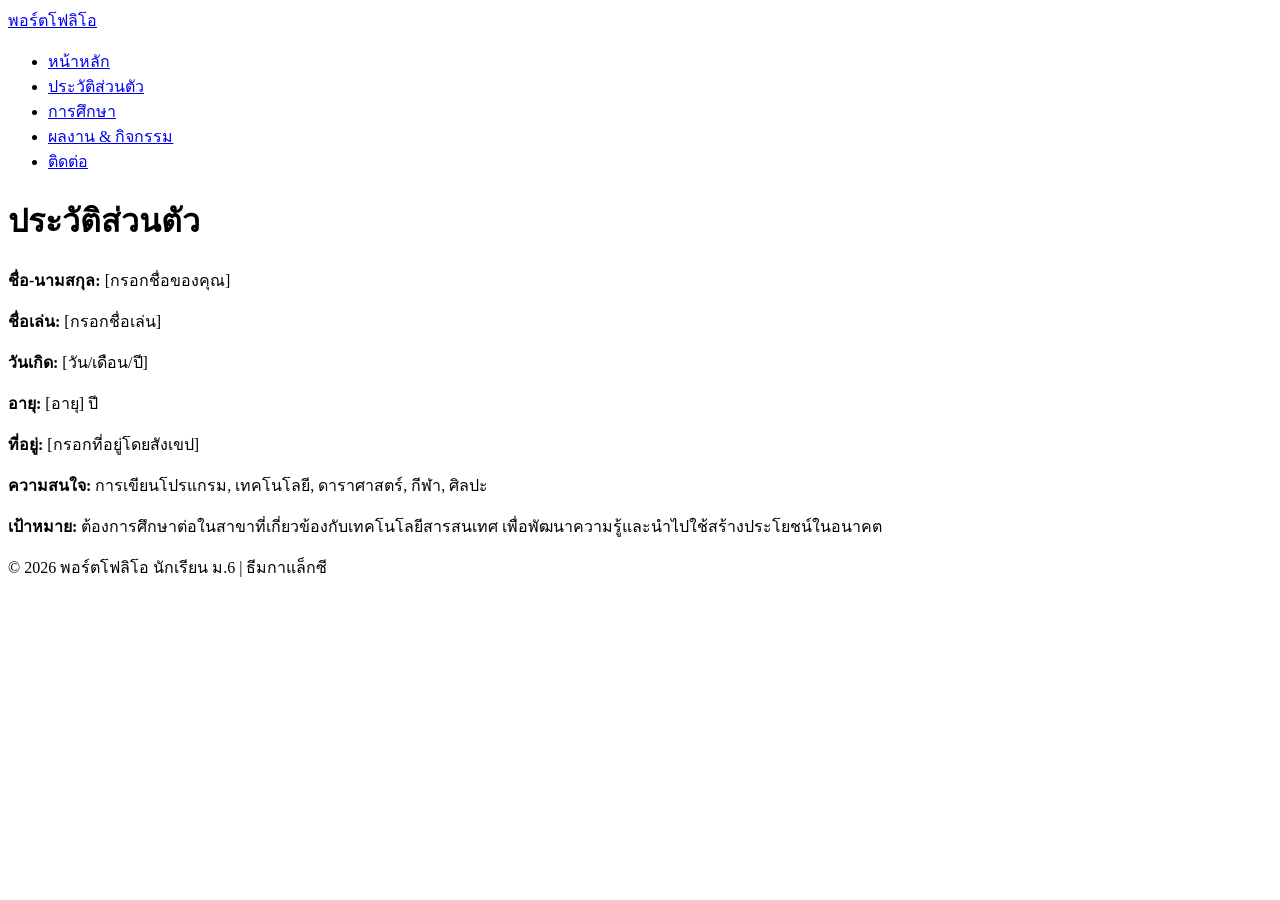
==== about.html @ bf4d1644 "Create about.html" ====
<!DOCTYPE html>
<html lang="th">
<head>
  <meta charset="UTF-8">
  <meta name="viewport" content="width=device-width, initial-scale=1.0">
  <title>ประวัติส่วนตัว</title>
  <link rel="stylesheet" href="style.css">
</head>
<body>
  <nav>
    <a href="index.html" class="logo">พอร์ตโฟลิโอ</a>
    <ul>
      <li><a href="index.html">หน้าหลัก</a></li>
      <li><a href="about.html" class="active">ประวัติส่วนตัว</a></li>
      <li><a href="education.html">การศึกษา</a></li>
      <li><a href="works.html">ผลงาน & กิจกรรม</a></li>
      <li><a href="contact.html">ติดต่อ</a></li>
    </ul>
  </nav>

  <div class="container">
    <h1>ประวัติส่วนตัว</h1>
    <div class="box">
      <p><strong>ชื่อ-นามสกุล:</strong> [กรอกชื่อของคุณ]</p>
      <p><strong>ชื่อเล่น:</strong> [กรอกชื่อเล่น]</p>
      <p><strong>วันเกิด:</strong> [วัน/เดือน/ปี]</p>
      <p><strong>อายุ:</strong> [อายุ] ปี</p>
      <p><strong>ที่อยู่:</strong> [กรอกที่อยู่โดยสังเขป]</p>
      <p><strong>ความสนใจ:</strong> การเขียนโปรแกรม, เทคโนโลยี, ดาราศาสตร์, กีฬา, ศิลปะ</p>
      <p><strong>เป้าหมาย:</strong> ต้องการศึกษาต่อในสาขาที่เกี่ยวข้องกับเทคโนโลยีสารสนเทศ เพื่อพัฒนาความรู้และนำไปใช้สร้างประโยชน์ในอนาคต</p>
    </div>
  </div>

  <footer>
    &copy; 2026 พอร์ตโฟลิโอ นักเรียน ม.6 | ธีมกาแล็กซี
  </footer>
</body>
</html>
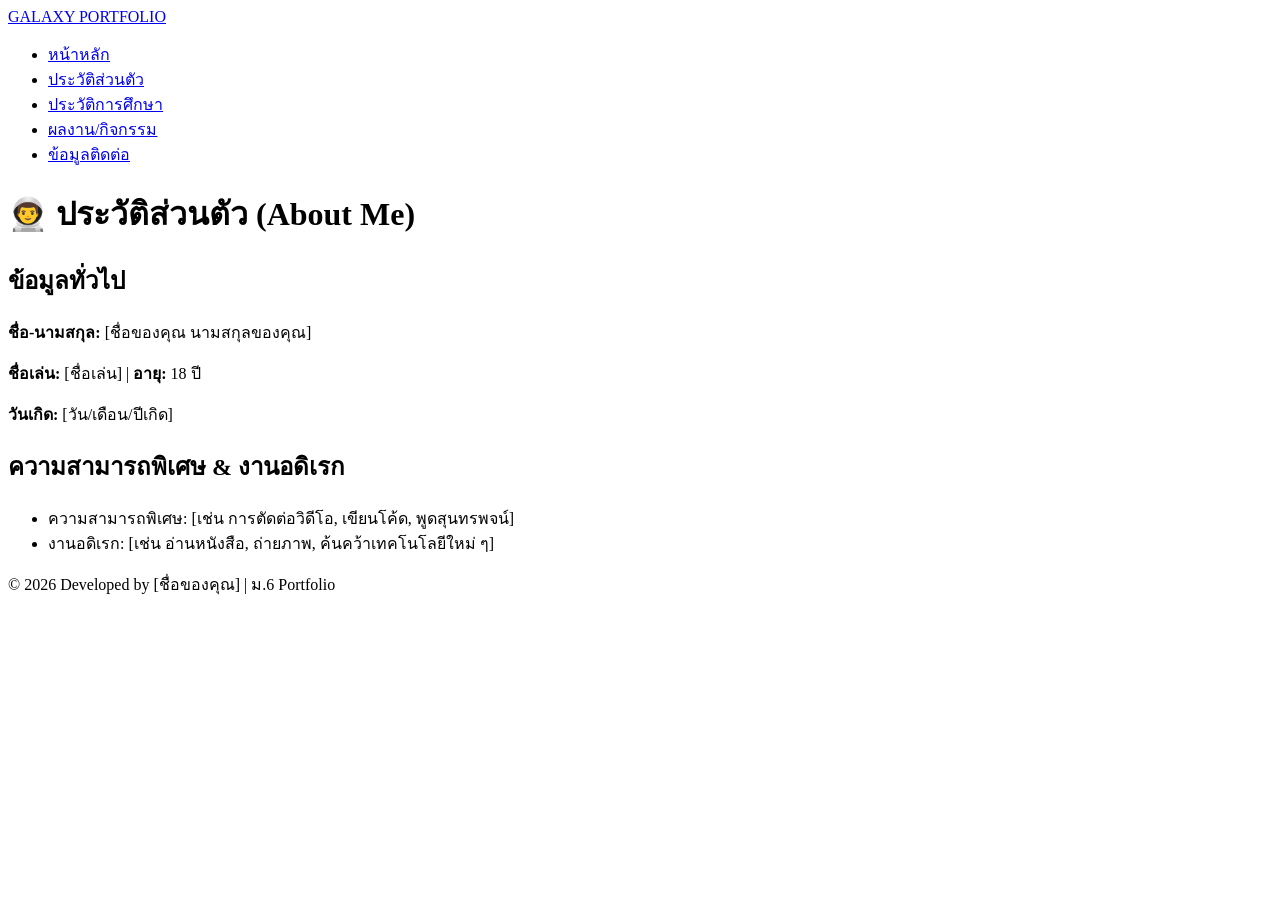
==== commit 71b7ae8c: "Update about.html" ====
--- a/about.html
+++ b/about.html
@@ -3,36 +3,44 @@
 <head>
   <meta charset="UTF-8">
   <meta name="viewport" content="width=device-width, initial-scale=1.0">
-  <title>ประวัติส่วนตัว</title>
+  <title>ประวัติส่วนตัว - My Portfolio</title>
   <link rel="stylesheet" href="style.css">
 </head>
 <body>
+
   <nav>
-    <a href="index.html" class="logo">พอร์ตโฟลิโอ</a>
+    <a href="index.html" class="logo">GALAXY PORTFOLIO</a>
     <ul>
       <li><a href="index.html">หน้าหลัก</a></li>
       <li><a href="about.html" class="active">ประวัติส่วนตัว</a></li>
-      <li><a href="education.html">การศึกษา</a></li>
-      <li><a href="works.html">ผลงาน & กิจกรรม</a></li>
-      <li><a href="contact.html">ติดต่อ</a></li>
+      <li><a href="education.html">ประวัติการศึกษา</a></li>
+      <li><a href="works.html">ผลงาน/กิจกรรม</a></li>
+      <li><a href="contact.html">ข้อมูลติดต่อ</a></li>
     </ul>
   </nav>
 
   <div class="container">
-    <h1>ประวัติส่วนตัว</h1>
+    <h1>👨‍🚀 ประวัติส่วนตัว (About Me)</h1>
+    
     <div class="box">
-      <p><strong>ชื่อ-นามสกุล:</strong> [กรอกชื่อของคุณ]</p>
-      <p><strong>ชื่อเล่น:</strong> [กรอกชื่อเล่น]</p>
-      <p><strong>วันเกิด:</strong> [วัน/เดือน/ปี]</p>
-      <p><strong>อายุ:</strong> [อายุ] ปี</p>
-      <p><strong>ที่อยู่:</strong> [กรอกที่อยู่โดยสังเขป]</p>
-      <p><strong>ความสนใจ:</strong> การเขียนโปรแกรม, เทคโนโลยี, ดาราศาสตร์, กีฬา, ศิลปะ</p>
-      <p><strong>เป้าหมาย:</strong> ต้องการศึกษาต่อในสาขาที่เกี่ยวข้องกับเทคโนโลยีสารสนเทศ เพื่อพัฒนาความรู้และนำไปใช้สร้างประโยชน์ในอนาคต</p>
+      <h2>ข้อมูลทั่วไป</h2>
+      <p><strong>ชื่อ-นามสกุล:</strong> [ชื่อของคุณ นามสกุลของคุณ]</p>
+      <p><strong>ชื่อเล่น:</strong> [ชื่อเล่น] | <strong>อายุ:</strong> 18 ปี</p>
+      <p><strong>วันเกิด:</strong> [วัน/เดือน/ปีเกิด]</p>
+    </div>
+
+    <div class="box">
+      <h2>ความสามารถพิเศษ & งานอดิเรก</h2>
+      <ul>
+        <li>ความสามารถพิเศษ: [เช่น การตัดต่อวิดีโอ, เขียนโค้ด, พูดสุนทรพจน์]</li>
+        <li>งานอดิเรก: [เช่น อ่านหนังสือ, ถ่ายภาพ, ค้นคว้าเทคโนโลยีใหม่ ๆ]</li>
+      </ul>
     </div>
   </div>
 
   <footer>
-    &copy; 2026 พอร์ตโฟลิโอ นักเรียน ม.6 | ธีมกาแล็กซี
+    <p>© 2026 Developed by [ชื่อของคุณ] | ม.6 Portfolio</p>
   </footer>
+
 </body>
 </html>
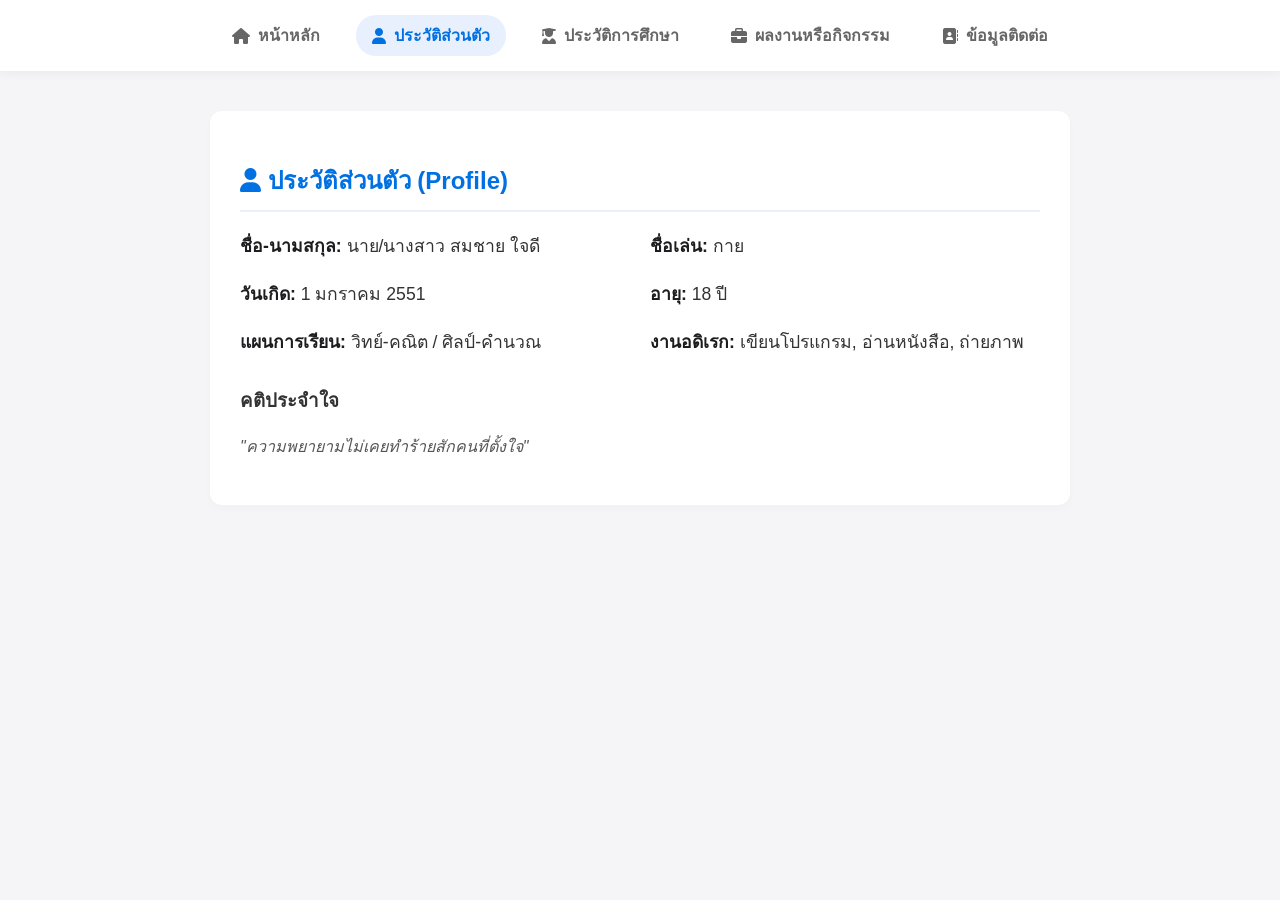
==== commit 9a140147: "Update about.html" ====
--- a/about.html
+++ b/about.html
@@ -1,46 +1,50 @@
 <!DOCTYPE html>
 <html lang="th">
 <head>
-  <meta charset="UTF-8">
-  <meta name="viewport" content="width=device-width, initial-scale=1.0">
-  <title>ประวัติส่วนตัว - My Portfolio</title>
-  <link rel="stylesheet" href="style.css">
+    <meta charset="UTF-8">
+    <meta name="viewport" content="width=device-width, initial-scale=1.0">
+    <title>ประวัติส่วนตัว | My Portfolio</title>
+    <link rel="stylesheet" href="https://cdnjs.cloudflare.com/ajax/libs/font-awesome/6.4.0/css/all.min.css">
+    <style>
+        body { margin: 0; font-family: 'Segoe UI', Tahoma, sans-serif; background-color: #f5f5f7; color: #333; }
+        .navbar { background-color: #ffffff; box-shadow: 0 2px 10px rgba(0,0,0,0.05); padding: 15px 0; }
+        .nav-container { display: flex; justify-content: center; gap: 20px; }
+        .nav-link { text-decoration: none; color: #666; font-size: 16px; font-weight: 600; display: flex; align-items: center; gap: 8px; padding: 8px 16px; border-radius: 20px; transition: all 0.3s; }
+        .nav-link:hover, .nav-link.active { color: #0071e3; background-color: #e8f0fe; }
+        
+        .container { max-width: 800px; margin: 40px auto; padding: 30px; background: white; border-radius: 12px; box-shadow: 0 4px 10px rgba(0,0,0,0.02); }
+        h2 { color: #0071e3; border-bottom: 2px solid #e8f0fe; padding-bottom: 10px; }
+        .info-grid { display: grid; grid-template-columns: 1fr 1fr; gap: 20px; margin-top: 20px; }
+        .info-item { font-size: 1.1rem; }
+        .info-item strong { color: #1d1d1f; }
+    </style>
 </head>
 <body>
 
-  <nav>
-    <a href="index.html" class="logo">GALAXY PORTFOLIO</a>
-    <ul>
-      <li><a href="index.html">หน้าหลัก</a></li>
-      <li><a href="about.html" class="active">ประวัติส่วนตัว</a></li>
-      <li><a href="education.html">ประวัติการศึกษา</a></li>
-      <li><a href="works.html">ผลงาน/กิจกรรม</a></li>
-      <li><a href="contact.html">ข้อมูลติดต่อ</a></li>
-    </ul>
-  </nav>
+    <nav class="navbar">
+        <div class="nav-container">
+            <a href="index.html" class="nav-link"><i class="fa-solid fa-house"></i> หน้าหลัก</a>
+            <a href="about.html" class="nav-link active"><i class="fa-solid fa-user"></i> ประวัติส่วนตัว</a>
+            <a href="education.html" class="nav-link"><i class="fa-solid fa-user-graduate"></i> ประวัติการศึกษา</a>
+            <a href="portfolio.html" class="nav-link"><i class="fa-solid fa-briefcase"></i> ผลงานหรือกิจกรรม</a>
+            <a href="contact.html" class="nav-link"><i class="fa-solid fa-address-book"></i> ข้อมูลติดต่อ</a>
+        </div>
+    </nav>
 
-  <div class="container">
-    <h1>👨‍🚀 ประวัติส่วนตัว (About Me)</h1>
-    
-    <div class="box">
-      <h2>ข้อมูลทั่วไป</h2>
-      <p><strong>ชื่อ-นามสกุล:</strong> [ชื่อของคุณ นามสกุลของคุณ]</p>
-      <p><strong>ชื่อเล่น:</strong> [ชื่อเล่น] | <strong>อายุ:</strong> 18 ปี</p>
-      <p><strong>วันเกิด:</strong> [วัน/เดือน/ปีเกิด]</p>
+    <div class="container">
+        <h2><i class="fa-solid fa-user"></i> ประวัติส่วนตัว (Profile)</h2>
+        <div class="info-grid">
+            <div class="info-item"><strong>ชื่อ-นามสกุล:</strong> นาย/นางสาว สมชาย ใจดี</div>
+            <div class="info-item"><strong>ชื่อเล่น:</strong> กาย</div>
+            <div class="info-item"><strong>วันเกิด:</strong> 1 มกราคม 2551</div>
+            <div class="info-item"><strong>อายุ:</strong> 18 ปี</div>
+            <div class="info-item"><strong>แผนการเรียน:</strong> วิทย์-คณิต / ศิลป์-คำนวณ</div>
+            <div class="info-item"><strong>งานอดิเรก:</strong> เขียนโปรแกรม, อ่านหนังสือ, ถ่ายภาพ</div>
+        </div>
+        
+        <h3 style="margin-top:30px;">คติประจำใจ</h3>
+        <p style="font-style: italic; color: #555;">"ความพยายามไม่เคยทำร้ายสักคนที่ตั้งใจ"</p>
     </div>
-
-    <div class="box">
-      <h2>ความสามารถพิเศษ & งานอดิเรก</h2>
-      <ul>
-        <li>ความสามารถพิเศษ: [เช่น การตัดต่อวิดีโอ, เขียนโค้ด, พูดสุนทรพจน์]</li>
-        <li>งานอดิเรก: [เช่น อ่านหนังสือ, ถ่ายภาพ, ค้นคว้าเทคโนโลยีใหม่ ๆ]</li>
-      </ul>
-    </div>
-  </div>
-
-  <footer>
-    <p>© 2026 Developed by [ชื่อของคุณ] | ม.6 Portfolio</p>
-  </footer>
 
 </body>
 </html>
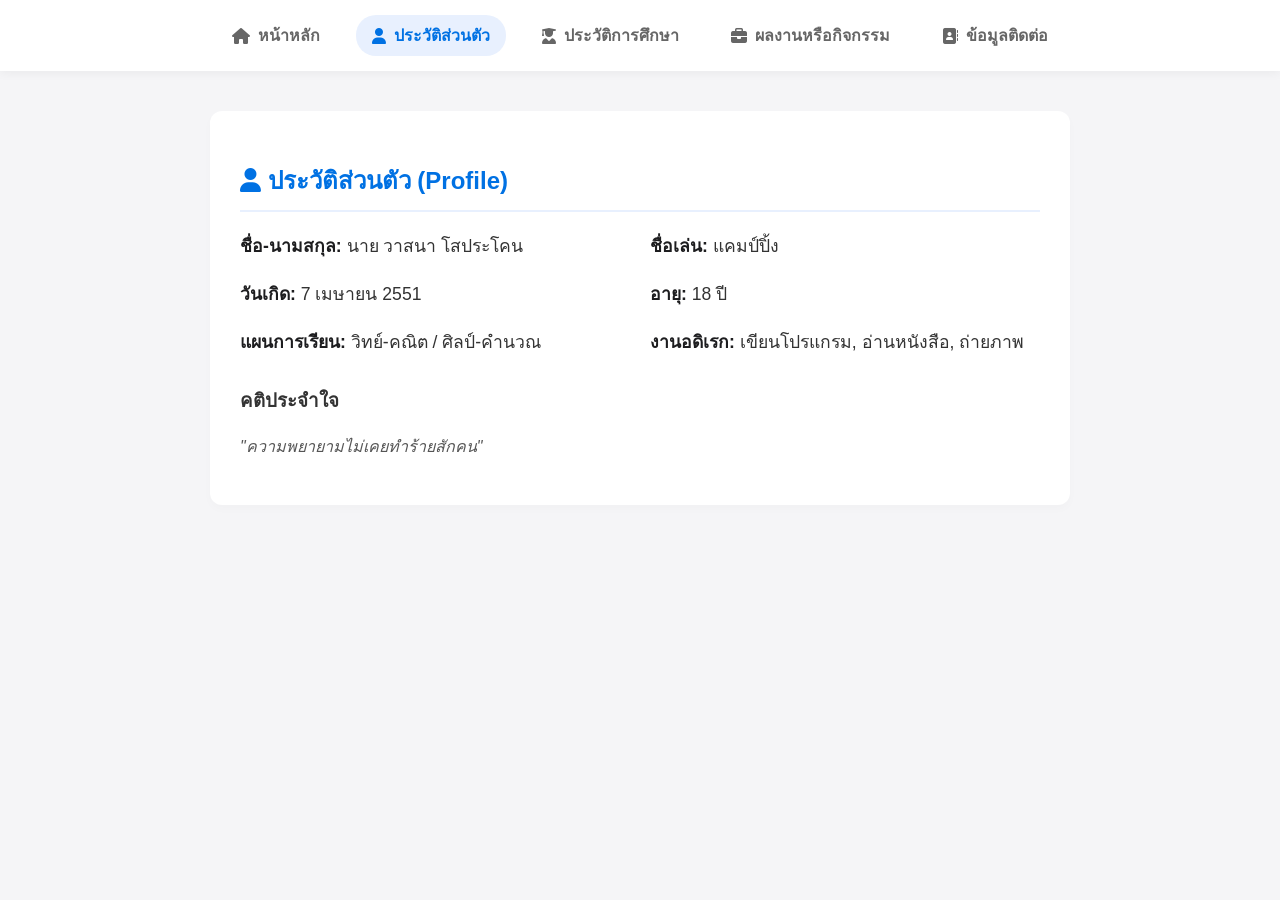
==== commit f0b812e8: "Update about.html" ====
--- a/about.html
+++ b/about.html
@@ -34,16 +34,16 @@
     <div class="container">
         <h2><i class="fa-solid fa-user"></i> ประวัติส่วนตัว (Profile)</h2>
         <div class="info-grid">
-            <div class="info-item"><strong>ชื่อ-นามสกุล:</strong> นาย/นางสาว สมชาย ใจดี</div>
-            <div class="info-item"><strong>ชื่อเล่น:</strong> กาย</div>
-            <div class="info-item"><strong>วันเกิด:</strong> 1 มกราคม 2551</div>
+            <div class="info-item"><strong>ชื่อ-นามสกุล:</strong> นาย วาสนา โสประโคน</div>
+            <div class="info-item"><strong>ชื่อเล่น:</strong> แคมป์ปิ้ง</div>
+            <div class="info-item"><strong>วันเกิด:</strong> 7 เมษายน 2551</div>
             <div class="info-item"><strong>อายุ:</strong> 18 ปี</div>
             <div class="info-item"><strong>แผนการเรียน:</strong> วิทย์-คณิต / ศิลป์-คำนวณ</div>
             <div class="info-item"><strong>งานอดิเรก:</strong> เขียนโปรแกรม, อ่านหนังสือ, ถ่ายภาพ</div>
         </div>
         
         <h3 style="margin-top:30px;">คติประจำใจ</h3>
-        <p style="font-style: italic; color: #555;">"ความพยายามไม่เคยทำร้ายสักคนที่ตั้งใจ"</p>
+        <p style="font-style: italic; color: #555;">"ความพยายามไม่เคยทำร้ายสักคน"</p>
     </div>
 
 </body>
